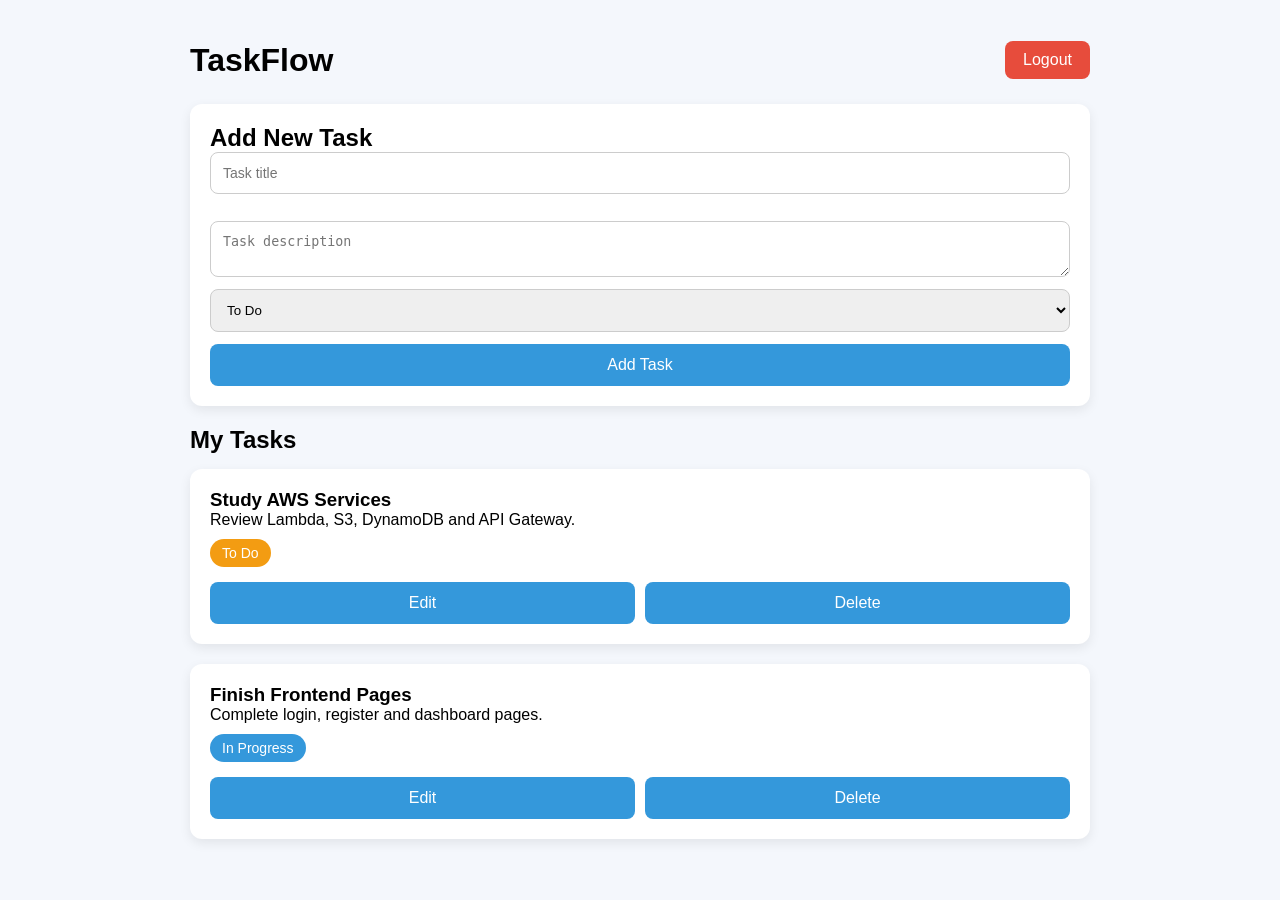
==== Frontend/dashboard.html @ 9011e583 "files changes" ====
<!DOCTYPE html>
<html lang="en">
<head>
    <meta charset="UTF-8">
    <meta name="viewport" content="width=device-width, initial-scale=1.0">
    <title>TaskFlow - Dashboard</title>
    <link rel="stylesheet" href="style.css">
</head>

<body>
    <div class="dashboard-container">
        <header class="dashboard-header">
            <h1>TaskFlow</h1>
            <a href="index.html" class="logout-btn">Logout</a>
        </header>

        <section class="task-form-card">
            <h2>Add New Task</h2>

            <form>
                <input type="text" placeholder="Task title" required>
                <textarea placeholder="Task description"></textarea>

                <select>
                    <option>To Do</option>
                    <option>In Progress</option>
                    <option>Done</option>
                </select>

                <button type="submit">Add Task</button>
            </form>
        </section>

        <section class="tasks-section">
            <h2>My Tasks</h2>

            <div class="task-card">
                <h3>Study AWS Services</h3>
                <p>Review Lambda, S3, DynamoDB and API Gateway.</p>
                <span class="status todo">To Do</span>

                <div class="task-actions">
                    <button>Edit</button>
                    <button>Delete</button>
                </div>
            </div>

            <div class="task-card">
                <h3>Finish Frontend Pages</h3>
                <p>Complete login, register and dashboard pages.</p>
                <span class="status progress">In Progress</span>

                <div class="task-actions">
                    <button>Edit</button>
                    <button>Delete</button>
                </div>
            </div>
        </section>
    </div>

    <script src="script.js"></script>
</body>
</html>
---- Frontend/style.css ----
* {
    margin: 0;
    padding: 0;
    box-sizing: border-box;
}

body {
    font-family: Arial, sans-serif;
    background: #f4f7fc;
    height: 100vh;
    display: flex;
    justify-content: center;
    align-items: center;
}

.login-container {
    width: 100%;
    display: flex;
    justify-content: center;
    align-items: center;
}

.login-card {
    background: white;
    width: 400px;
    padding: 30px;
    border-radius: 15px;
    box-shadow: 0 4px 15px rgba(0, 0, 0, 0.1);
}

.login-card h1 {
    text-align: center;
    color: #2c3e50;
    margin-bottom: 10px;
}

.login-card p {
    text-align: center;
    color: #7f8c8d;
    margin-bottom: 20px;
}

label {
    display: block;
    margin-bottom: 5px;
    font-weight: bold;
    color: #34495e;
}

input {
    width: 100%;
    padding: 12px;
    margin-bottom: 15px;
    border: 1px solid #dcdde1;
    border-radius: 8px;
    font-size: 14px;
}

input:focus {
    outline: none;
    border-color: #3498db;
}

button {
    width: 100%;
    padding: 12px;
    border: none;
    border-radius: 8px;
    background: #3498db;
    color: white;
    font-size: 16px;
    cursor: pointer;
    transition: 0.3s;
}

button:hover {
    background: #2980b9;
}

.register-text {
    margin-top: 20px;
    text-align: center;
}

.register-text a {
    color: #3498db;
    text-decoration: none;
    font-weight: bold;
}

.register-text a:hover {
    text-decoration: underline;
}
.dashboard-container {
    width: 80%;
    max-width: 900px;
    margin: 60px auto;
}

.dashboard-header {
    display: flex;
    justify-content: space-between;
    align-items: center;
    margin-bottom: 25px;
}

.logout-btn {
    text-decoration: none;
    background-color: #e74c3c;
    color: white;
    padding: 10px 18px;
    border-radius: 8px;
}

.task-form-card,
.task-card {
    background-color: white;
    padding: 20px;
    border-radius: 12px;
    margin-bottom: 20px;
    box-shadow: 0 4px 12px rgba(0,0,0,0.08);
}

.task-form-card form {
    display: flex;
    flex-direction: column;
    gap: 12px;
}

.task-form-card input,
.task-form-card textarea,
.task-form-card select {
    padding: 12px;
    border: 1px solid #ccc;
    border-radius: 8px;
}

.tasks-section h2 {
    margin-bottom: 15px;
}

.task-actions {
    display: flex;
    gap: 10px;
    margin-top: 15px;
}

.status {
    display: inline-block;
    margin-top: 10px;
    padding: 6px 12px;
    border-radius: 20px;
    color: white;
    font-size: 14px;
}

.todo {
    background-color: #f39c12;
}

.progress {
    background-color: #3498db;
}

.done {
    background-color: #2ecc71;
}
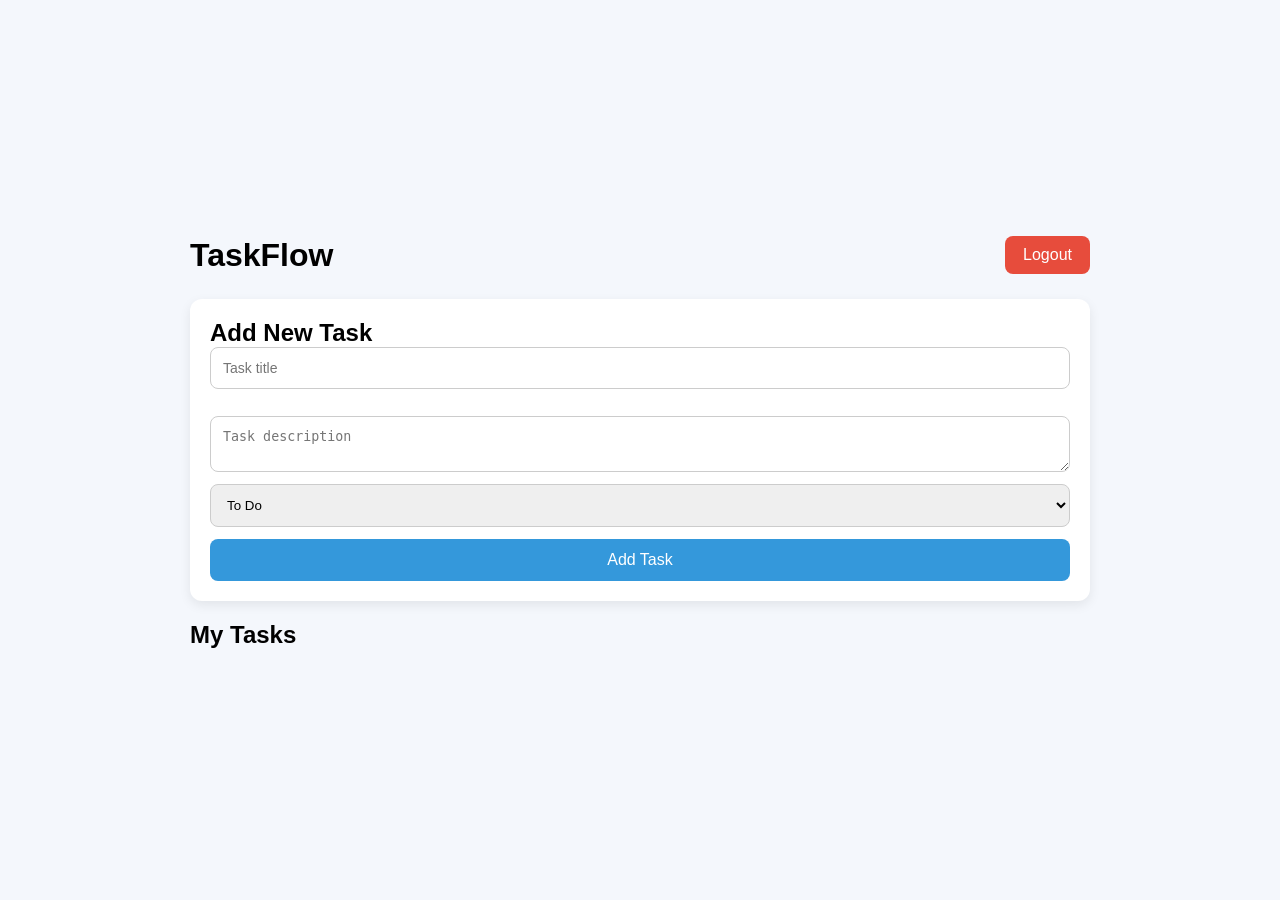
==== commit 59d2efc0: "Merge pull request #7 from bayan-abas/bayan's-branch ui" ====
--- a/Frontend/dashboard.html
+++ b/Frontend/dashboard.html
@@ -1,3 +1,4 @@
+
 <!DOCTYPE html>
 <html lang="en">
 <head>
@@ -9,6 +10,7 @@
 
 <body>
     <div class="dashboard-container">
+
         <header class="dashboard-header">
             <h1>TaskFlow</h1>
             <a href="index.html" class="logout-btn">Logout</a>
@@ -19,6 +21,7 @@
 
             <form>
                 <input type="text" placeholder="Task title" required>
+
                 <textarea placeholder="Task description"></textarea>
 
                 <select>
@@ -33,31 +36,11 @@
 
         <section class="tasks-section">
             <h2>My Tasks</h2>
+        </section>
 
-            <div class="task-card">
-                <h3>Study AWS Services</h3>
-                <p>Review Lambda, S3, DynamoDB and API Gateway.</p>
-                <span class="status todo">To Do</span>
-
-                <div class="task-actions">
-                    <button>Edit</button>
-                    <button>Delete</button>
-                </div>
-            </div>
-
-            <div class="task-card">
-                <h3>Finish Frontend Pages</h3>
-                <p>Complete login, register and dashboard pages.</p>
-                <span class="status progress">In Progress</span>
-
-                <div class="task-actions">
-                    <button>Edit</button>
-                    <button>Delete</button>
-                </div>
-            </div>
-        </section>
     </div>
 
     <script src="script.js"></script>
 </body>
-</html>+</html>
+
